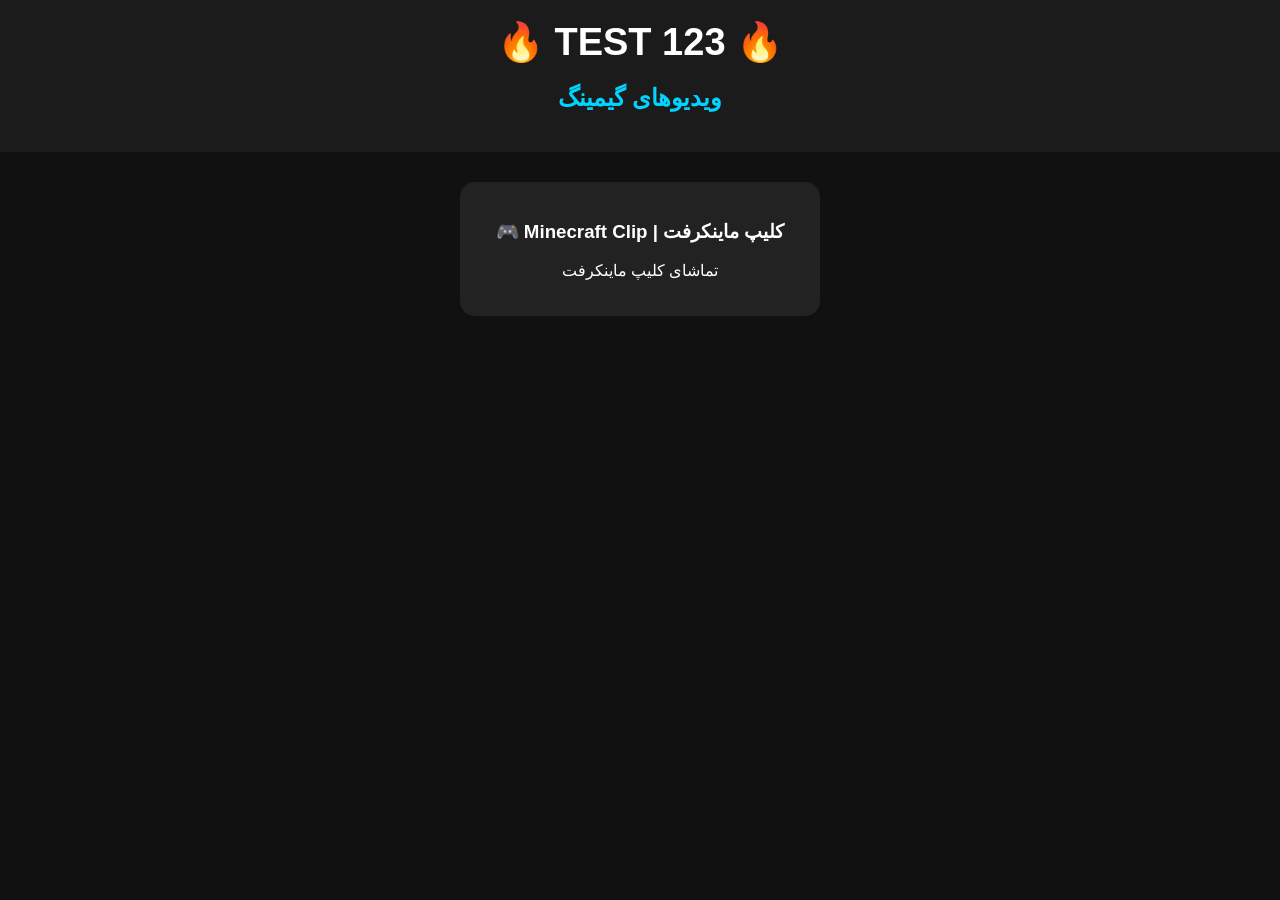
==== index.html @ 55c5b693 "Update index.html" ====
<!DOCTYPE html>
<html lang="fa">
<head>
<meta charset="UTF-8">
<meta name="viewport" content="width=device-width, initial-scale=1.0">

<title>GameView | ویدیوهای گیمینگ و ماینکرفت</title>

<meta name="description" content="GameView سایت تماشای ویدیوهای گیمینگ و ماینکرفت">

<meta name="keywords" content="GameView, Minecraft, Gaming, ویدیو, ماینکرفت">

<meta name="robots" content="index, follow">

<meta name="author" content="GameView">

<link rel="icon" type="image/png" href="logo.png">

<style>
body{
    margin:0;
    background:#111;
    color:white;
    font-family:Arial,sans-serif;
    text-align:center;
}
header{
    background:#1b1b1b;
    padding:20px;
}
h1{
    margin:0;
    font-size:38px;
}
h2{
    color:#00d4ff;
}
.card{
    background:#222;
    width:320px;
    margin:30px auto;
    padding:20px;
    border-radius:15px;
}
a{
    color:white;
    text-decoration:none;
}
a:hover{
    color:#00d4ff;
}
</style>

</head>

<body>

<header>
<h1>🔥 TEST 123 🔥</h1>
<h2>ویدیوهای گیمینگ</h2>
</header>

<div class="card">
<a href="watch.html">
<h3>🎮 Minecraft Clip | کلیپ ماینکرفت</h3>
<p>تماشای کلیپ ماینکرفت</p>
</a>
</div>

</body>
</html>
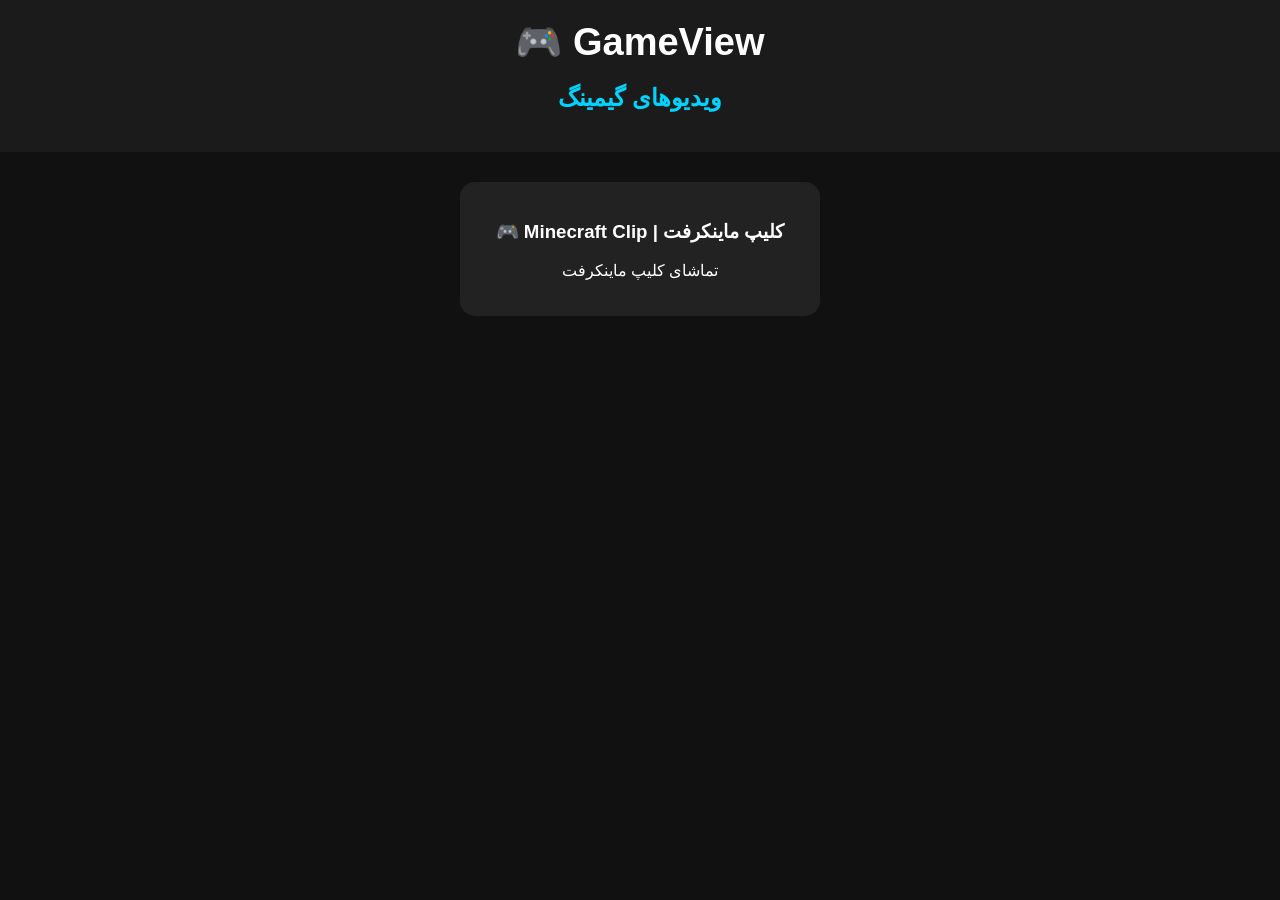
==== commit feffe0c9: "Update index.html" ====
--- a/index.html
+++ b/index.html
@@ -56,7 +56,7 @@
 <body>
 
 <header>
-<h1>🔥 TEST 123 🔥</h1>
+<h1>🎮 GameView</h1>
 <h2>ویدیوهای گیمینگ</h2>
 </header>
 
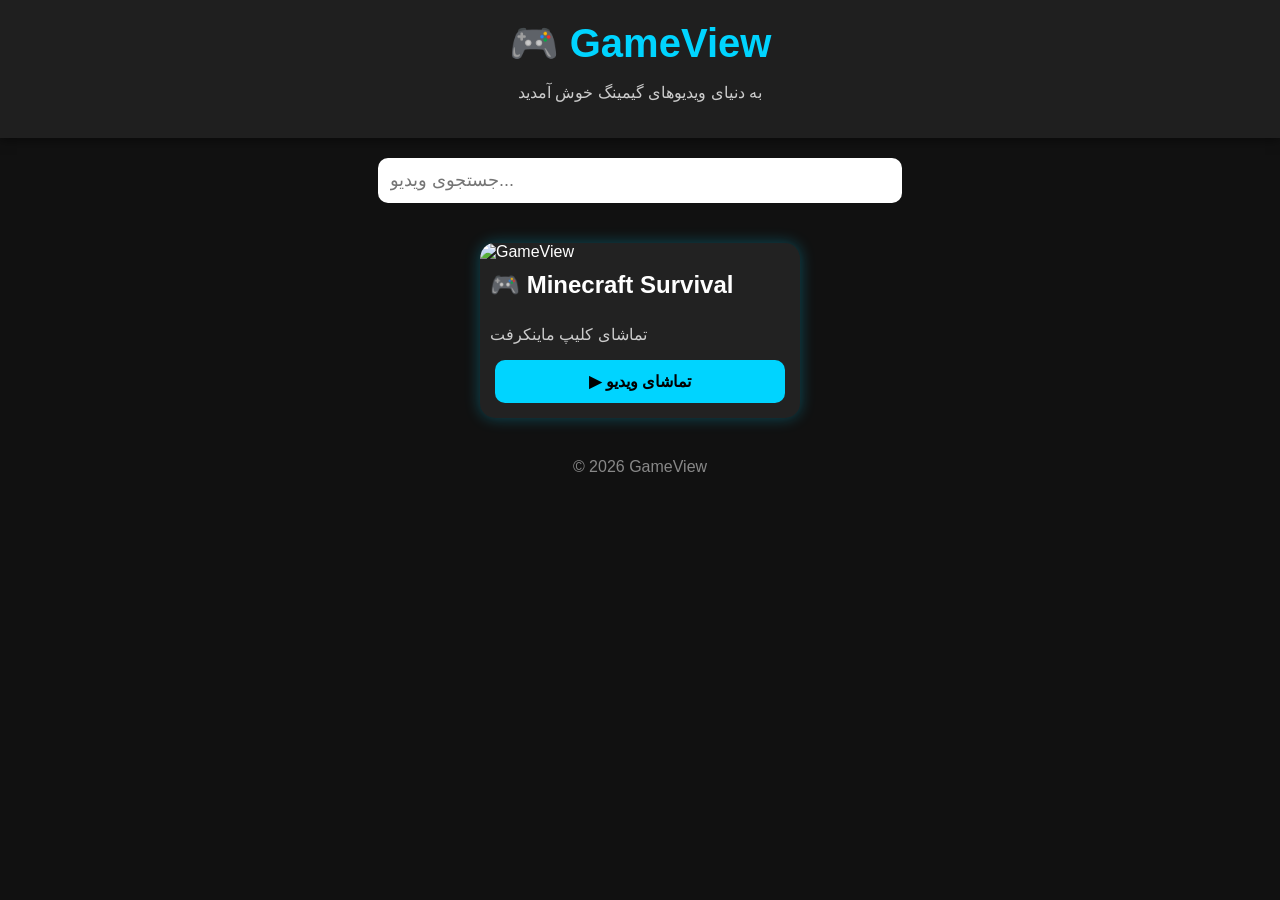
==== commit 9ab5e8da: "Update index.html" ====
--- a/index.html
+++ b/index.html
@@ -4,50 +4,102 @@
 <meta charset="UTF-8">
 <meta name="viewport" content="width=device-width, initial-scale=1.0">
 
-<title>GameView | ویدیوهای گیمینگ و ماینکرفت</title>
+<title>GameView | ویدیوهای گیمینگ</title>
 
-<meta name="description" content="GameView سایت تماشای ویدیوهای گیمینگ و ماینکرفت">
-
-<meta name="keywords" content="GameView, Minecraft, Gaming, ویدیو, ماینکرفت">
-
+<meta name="description" content="GameView سایت تماشای کلیپ‌های گیمینگ و ماینکرفت">
+<meta name="keywords" content="GameView,Minecraft,Gaming,ماینکرفت">
 <meta name="robots" content="index, follow">
-
-<meta name="author" content="GameView">
 
 <link rel="icon" type="image/png" href="logo.png">
 
 <style>
 body{
-    margin:0;
-    background:#111;
-    color:white;
-    font-family:Arial,sans-serif;
-    text-align:center;
+margin:0;
+background:#111;
+font-family:Arial,sans-serif;
+color:white;
 }
+
 header{
-    background:#1b1b1b;
-    padding:20px;
+background:#1f1f1f;
+padding:20px;
+text-align:center;
+box-shadow:0 2px 10px rgba(0,0,0,.5);
 }
+
 h1{
-    margin:0;
-    font-size:38px;
+margin:0;
+font-size:40px;
+color:#00d4ff;
 }
-h2{
-    color:#00d4ff;
+
+p{
+color:#ccc;
 }
+
+.search{
+text-align:center;
+margin:20px;
+}
+
+.search input{
+width:80%;
+max-width:500px;
+padding:12px;
+font-size:18px;
+border:none;
+border-radius:10px;
+}
+
+.container{
+display:flex;
+justify-content:center;
+padding:20px;
+}
+
 .card{
-    background:#222;
-    width:320px;
-    margin:30px auto;
-    padding:20px;
-    border-radius:15px;
+background:#222;
+width:320px;
+border-radius:15px;
+overflow:hidden;
+box-shadow:0 0 15px rgba(0,212,255,.3);
+transition:.3s;
 }
-a{
-    color:white;
-    text-decoration:none;
+
+.card:hover{
+transform:scale(1.03);
 }
-a:hover{
-    color:#00d4ff;
+
+.card img{
+width:100%;
+display:block;
+}
+
+.card h2{
+padding:10px;
+margin:0;
+}
+
+.card p{
+padding:0 10px;
+}
+
+.btn{
+display:block;
+margin:15px;
+padding:12px;
+background:#00d4ff;
+color:black;
+text-align:center;
+text-decoration:none;
+font-weight:bold;
+border-radius:10px;
+}
+
+footer{
+text-align:center;
+padding:20px;
+color:#888;
 }
 </style>
 
@@ -57,15 +109,32 @@
 
 <header>
 <h1>🎮 GameView</h1>
-<h2>ویدیوهای گیمینگ</h2>
+<p>به دنیای ویدیوهای گیمینگ خوش آمدید</p>
 </header>
 
-<div class="card">
-<a href="watch.html">
-<h3>🎮 Minecraft Clip | کلیپ ماینکرفت</h3>
-<p>تماشای کلیپ ماینکرفت</p>
-</a>
+<div class="search">
+<input type="text" placeholder="جستجوی ویدیو...">
 </div>
 
+<div class="container">
+
+<div class="card">
+
+<img src="logo.png" alt="GameView">
+
+<h2>🎮 Minecraft Survival</h2>
+
+<p>تماشای کلیپ ماینکرفت</p>
+
+<a class="btn" href="watch.html">▶ تماشای ویدیو</a>
+
+</div>
+
+</div>
+
+<footer>
+© 2026 GameView
+</footer>
+
 </body>
-</html>
+</html> 
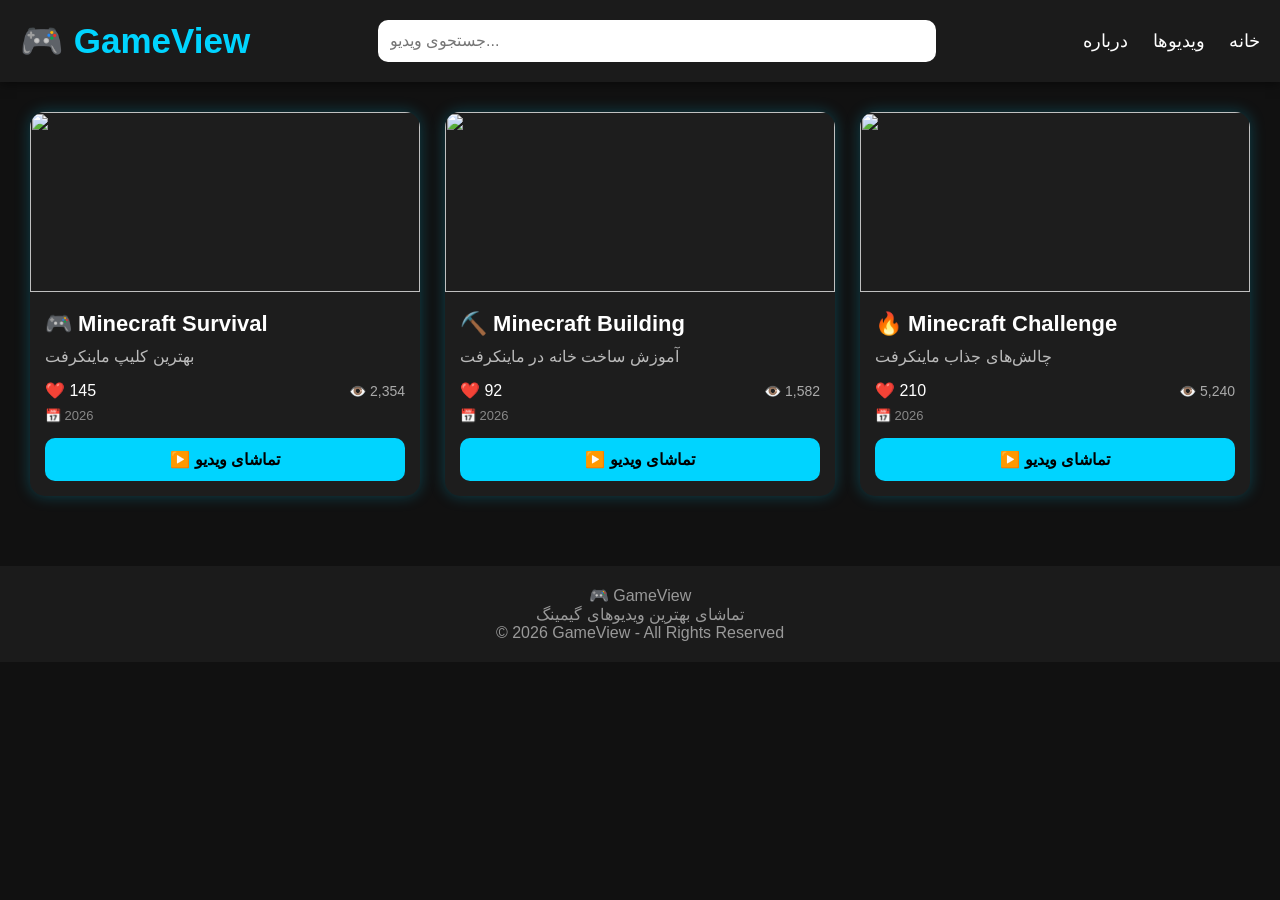
==== commit 15dbfc99: "Update index.html" ====
--- a/index.html
+++ b/index.html
@@ -1,106 +1,151 @@
 <!DOCTYPE html>
 <html lang="fa">
 <head>
+
 <meta charset="UTF-8">
 <meta name="viewport" content="width=device-width, initial-scale=1.0">
 
 <title>GameView | ویدیوهای گیمینگ</title>
 
-<meta name="description" content="GameView سایت تماشای کلیپ‌های گیمینگ و ماینکرفت">
-<meta name="keywords" content="GameView,Minecraft,Gaming,ماینکرفت">
-<meta name="robots" content="index, follow">
-
-<link rel="icon" type="image/png" href="logo.png">
+<meta name="description" content="GameView سایت تماشای ویدیوهای گیمینگ و ماینکرفت">
+
+<meta name="keywords" content="GameView, Minecraft, Gaming, Video">
+
+<meta name="robots" content="index,follow">
+
+<link rel="icon" href="logo.png">
 
 <style>
+
+*{
+margin:0;
+padding:0;
+box-sizing:border-box;
+}
+
 body{
-margin:0;
 background:#111;
 font-family:Arial,sans-serif;
 color:white;
 }
 
 header{
-background:#1f1f1f;
+background:#1b1b1b;
+padding:20px;
+display:flex;
+justify-content:space-between;
+align-items:center;
+box-shadow:0 2px 10px rgba(0,0,0,.5);
+}
+
+.logo{
+font-size:35px;
+font-weight:bold;
+color:#00d4ff;
+}
+
+.search{
+width:45%;
+}
+
+.search input{
+width:100%;
+padding:12px;
+border:none;
+border-radius:10px;
+font-size:16px;
+}
+
+.menu a{
+color:white;
+text-decoration:none;
+margin-left:20px;
+font-size:18px;
+}
+
+.menu a:hover{
+color:#00d4ff;
+}
+
+.container{
+display:grid;
+grid-template-columns:repeat(auto-fit,minmax(300px,1fr));
+gap:25px;
+padding:30px;
+}
+
+.card{
+background:#1d1d1d;
+border-radius:15px;
+overflow:hidden;
+box-shadow:0 0 15px rgba(0,212,255,.25);
+transition:.3s;
+}
+
+.card:hover{
+transform:scale(1.03);
+}
+
+.card img{
+width:100%;
+height:180px;
+object-fit:cover;
+}
+
+.card-content{
+padding:15px;
+}
+
+.card-content h2{
+font-size:22px;
+margin-bottom:10px;
+}
+
+.card-content p{
+color:#bbb;
+margin-bottom:10px;
+}.like{
+display:flex;
+justify-content:space-between;
+align-items:center;
+margin-top:15px;
+}
+
+.views{
+color:#aaa;
+font-size:14px;
+}
+
+.date{
+color:#888;
+font-size:13px;
+margin-top:8px;
+}
+
+.btn{
+display:block;
+margin-top:15px;
+background:#00d4ff;
+color:black;
+text-decoration:none;
+text-align:center;
+padding:12px;
+border-radius:10px;
+font-weight:bold;
+}
+
+.btn:hover{
+background:#00aacc;
+}
+
+footer{
+background:#1b1b1b;
 padding:20px;
 text-align:center;
-box-shadow:0 2px 10px rgba(0,0,0,.5);
-}
-
-h1{
-margin:0;
-font-size:40px;
-color:#00d4ff;
-}
-
-p{
-color:#ccc;
-}
-
-.search{
-text-align:center;
-margin:20px;
-}
-
-.search input{
-width:80%;
-max-width:500px;
-padding:12px;
-font-size:18px;
-border:none;
-border-radius:10px;
-}
-
-.container{
-display:flex;
-justify-content:center;
-padding:20px;
-}
-
-.card{
-background:#222;
-width:320px;
-border-radius:15px;
-overflow:hidden;
-box-shadow:0 0 15px rgba(0,212,255,.3);
-transition:.3s;
-}
-
-.card:hover{
-transform:scale(1.03);
-}
-
-.card img{
-width:100%;
-display:block;
-}
-
-.card h2{
-padding:10px;
-margin:0;
-}
-
-.card p{
-padding:0 10px;
-}
-
-.btn{
-display:block;
-margin:15px;
-padding:12px;
-background:#00d4ff;
-color:black;
-text-align:center;
-text-decoration:none;
-font-weight:bold;
-border-radius:10px;
-}
-
-footer{
-text-align:center;
-padding:20px;
-color:#888;
-}
+margin-top:40px;
+color:#999;
+}
+
 </style>
 
 </head>
@@ -108,33 +153,118 @@
 <body>
 
 <header>
-<h1>🎮 GameView</h1>
-<p>به دنیای ویدیوهای گیمینگ خوش آمدید</p>
-</header>
+
+<div class="logo">
+🎮 GameView
+</div>
 
 <div class="search">
 <input type="text" placeholder="جستجوی ویدیو...">
 </div>
 
+<div class="menu">
+<a href="#">خانه</a>
+<a href="#">ویدیوها</a>
+<a href="#">درباره</a>
+</div>
+
+</header>
+
 <div class="container">
 
 <div class="card">
 
-<img src="logo.png" alt="GameView">
+<img src="logo.png">
+
+<div class="card-content">
 
 <h2>🎮 Minecraft Survival</h2>
 
-<p>تماشای کلیپ ماینکرفت</p>
-
-<a class="btn" href="watch.html">▶ تماشای ویدیو</a>
+<p>بهترین کلیپ ماینکرفت</p>
+
+<div class="like">
+
+<span>❤️ 145</span>
+
+<span class="views">👁️ 2,354</span>
+
+</div>
+
+<div class="date">
+📅 2026
+</div>
+
+<a href="watch.html" class="btn">
+▶️ تماشای ویدیو
+</a>
+
+</div>
+
+</div><div class="card">
+
+<img src="logo.png">
+
+<div class="card-content">
+
+<h2>⛏️ Minecraft Building</h2>
+
+<p>آموزش ساخت خانه در ماینکرفت</p>
+
+<div class="like">
+<span>❤️ 92</span>
+<span class="views">👁️ 1,582</span>
+</div>
+
+<div class="date">
+📅 2026
+</div>
+
+<a href="watch.html" class="btn">
+▶️ تماشای ویدیو
+</a>
+
+</div>
+
+</div>
+
+<div class="card">
+
+<img src="logo.png">
+
+<div class="card-content">
+
+<h2>🔥 Minecraft Challenge</h2>
+
+<p>چالش‌های جذاب ماینکرفت</p>
+
+<div class="like">
+<span>❤️ 210</span>
+<span class="views">👁️ 5,240</span>
+</div>
+
+<div class="date">
+📅 2026
+</div>
+
+<a href="watch.html" class="btn">
+▶️ تماشای ویدیو
+</a>
+
+</div>
 
 </div>
 
 </div>
 
 <footer>
-© 2026 GameView
+
+<p>🎮 GameView</p>
+
+<p>تماشای بهترین ویدیوهای گیمینگ</p>
+
+<p>© 2026 GameView - All Rights Reserved</p>
+
 </footer>
 
 </body>
-</html> 
+</html>
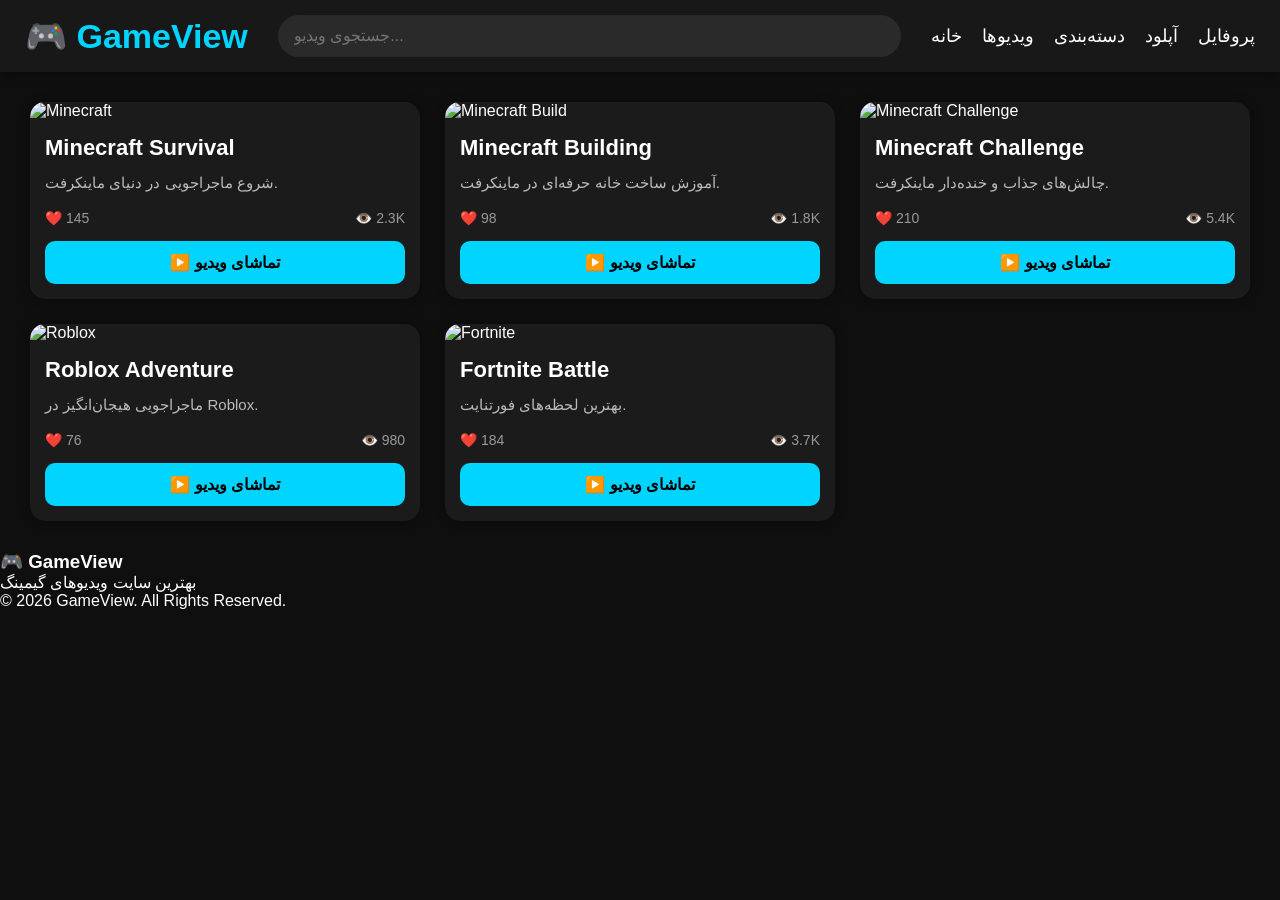
==== commit dd82602e: "Update index.html" ====
--- a/index.html
+++ b/index.html
@@ -1,5 +1,6 @@
 <!DOCTYPE html>
 <html lang="fa">
+
 <head>
 
 <meta charset="UTF-8">
@@ -7,146 +8,9 @@
 
 <title>GameView | ویدیوهای گیمینگ</title>
 
-<meta name="description" content="GameView سایت تماشای ویدیوهای گیمینگ و ماینکرفت">
+<meta name="description" content="GameView سایت تماشای ویدیوهای گیمینگ">
 
-<meta name="keywords" content="GameView, Minecraft, Gaming, Video">
-
-<meta name="robots" content="index,follow">
-
-<link rel="icon" href="logo.png">
-
-<style>
-
-*{
-margin:0;
-padding:0;
-box-sizing:border-box;
-}
-
-body{
-background:#111;
-font-family:Arial,sans-serif;
-color:white;
-}
-
-header{
-background:#1b1b1b;
-padding:20px;
-display:flex;
-justify-content:space-between;
-align-items:center;
-box-shadow:0 2px 10px rgba(0,0,0,.5);
-}
-
-.logo{
-font-size:35px;
-font-weight:bold;
-color:#00d4ff;
-}
-
-.search{
-width:45%;
-}
-
-.search input{
-width:100%;
-padding:12px;
-border:none;
-border-radius:10px;
-font-size:16px;
-}
-
-.menu a{
-color:white;
-text-decoration:none;
-margin-left:20px;
-font-size:18px;
-}
-
-.menu a:hover{
-color:#00d4ff;
-}
-
-.container{
-display:grid;
-grid-template-columns:repeat(auto-fit,minmax(300px,1fr));
-gap:25px;
-padding:30px;
-}
-
-.card{
-background:#1d1d1d;
-border-radius:15px;
-overflow:hidden;
-box-shadow:0 0 15px rgba(0,212,255,.25);
-transition:.3s;
-}
-
-.card:hover{
-transform:scale(1.03);
-}
-
-.card img{
-width:100%;
-height:180px;
-object-fit:cover;
-}
-
-.card-content{
-padding:15px;
-}
-
-.card-content h2{
-font-size:22px;
-margin-bottom:10px;
-}
-
-.card-content p{
-color:#bbb;
-margin-bottom:10px;
-}.like{
-display:flex;
-justify-content:space-between;
-align-items:center;
-margin-top:15px;
-}
-
-.views{
-color:#aaa;
-font-size:14px;
-}
-
-.date{
-color:#888;
-font-size:13px;
-margin-top:8px;
-}
-
-.btn{
-display:block;
-margin-top:15px;
-background:#00d4ff;
-color:black;
-text-decoration:none;
-text-align:center;
-padding:12px;
-border-radius:10px;
-font-weight:bold;
-}
-
-.btn:hover{
-background:#00aacc;
-}
-
-footer{
-background:#1b1b1b;
-padding:20px;
-text-align:center;
-margin-top:40px;
-color:#999;
-}
-
-</style>
+<link rel="stylesheet" href="style.css">
 
 </head>
 
@@ -162,39 +26,37 @@
 <input type="text" placeholder="جستجوی ویدیو...">
 </div>
 
-<div class="menu">
+<nav class="menu">
 <a href="#">خانه</a>
 <a href="#">ویدیوها</a>
-<a href="#">درباره</a>
-</div>
+<a href="#">دسته‌بندی</a>
+<a href="upload.html">آپلود</a>
+<a href="profile.html">پروفایل</a>
+</nav>
 
 </header>
 
-<div class="container">
+<main class="container">
 
 <div class="card">
 
-<img src="logo.png">
+<img src="thumbnail1.jpg" alt="Minecraft">
 
 <div class="card-content">
 
-<h2>🎮 Minecraft Survival</h2>
+<h2>Minecraft Survival</h2>
 
-<p>بهترین کلیپ ماینکرفت</p>
+<p>شروع ماجراجویی در دنیای ماینکرفت.</p>
 
-<div class="like">
+<div class="info">
 
-<span>❤️ 145</span>
+<span class="like-btn" data-likes="145">❤️ 145</span>
 
-<span class="views">👁️ 2,354</span>
+<span>👁️ 2.3K</span>
 
 </div>
 
-<div class="date">
-📅 2026
-</div>
-
-<a href="watch.html" class="btn">
+<a class="btn" href="watch.html">
 ▶️ تماشای ویدیو
 </a>
 
@@ -202,24 +64,23 @@
 
 </div><div class="card">
 
-<img src="logo.png">
+<img src="thumbnail2.jpg" alt="Minecraft Build">
 
 <div class="card-content">
 
-<h2>⛏️ Minecraft Building</h2>
+<h2>Minecraft Building</h2>
 
-<p>آموزش ساخت خانه در ماینکرفت</p>
+<p>آموزش ساخت خانه حرفه‌ای در ماینکرفت.</p>
 
-<div class="like">
-<span>❤️ 92</span>
-<span class="views">👁️ 1,582</span>
+<div class="info">
+
+<span class="like-btn" data-likes="98">❤️ 98</span>
+
+<span>👁️ 1.8K</span>
+
 </div>
 
-<div class="date">
-📅 2026
-</div>
-
-<a href="watch.html" class="btn">
+<a class="btn" href="watch.html">
 ▶️ تماشای ویدیو
 </a>
 
@@ -229,24 +90,47 @@
 
 <div class="card">
 
-<img src="logo.png">
+<img src="thumbnail3.jpg" alt="Minecraft Challenge">
 
 <div class="card-content">
 
-<h2>🔥 Minecraft Challenge</h2>
+<h2>Minecraft Challenge</h2>
 
-<p>چالش‌های جذاب ماینکرفت</p>
+<p>چالش‌های جذاب و خنده‌دار ماینکرفت.</p>
 
-<div class="like">
-<span>❤️ 210</span>
-<span class="views">👁️ 5,240</span>
+<div class="info">
+
+<span class="like-btn" data-likes="210">❤️ 210</span>
+
+<span>👁️ 5.4K</span>
+
 </div>
 
-<div class="date">
-📅 2026
+<a class="btn" href="watch.html">
+▶️ تماشای ویدیو
+</a>
+
 </div>
 
-<a href="watch.html" class="btn">
+</div><div class="card">
+
+<img src="thumbnail1.jpg" alt="Roblox">
+
+<div class="card-content">
+
+<h2>Roblox Adventure</h2>
+
+<p>ماجراجویی هیجان‌انگیز در Roblox.</p>
+
+<div class="info">
+
+<span class="like-btn" data-likes="76">❤️ 76</span>
+
+<span>👁️ 980</span>
+
+</div>
+
+<a class="btn" href="watch.html">
 ▶️ تماشای ویدیو
 </a>
 
@@ -254,17 +138,44 @@
 
 </div>
 
+<div class="card">
+
+<img src="thumbnail2.jpg" alt="Fortnite">
+
+<div class="card-content">
+
+<h2>Fortnite Battle</h2>
+
+<p>بهترین لحظه‌های فورتنایت.</p>
+
+<div class="info">
+
+<span class="like-btn" data-likes="184">❤️ 184</span>
+
+<span>👁️ 3.7K</span>
+
 </div>
+
+<a class="btn" href="watch.html">
+▶️ تماشای ویدیو
+</a>
+
+</div>
+
+</div>
+
+</main>
 
 <footer>
 
-<p>🎮 GameView</p>
+<h3>🎮 GameView</h3>
 
-<p>تماشای بهترین ویدیوهای گیمینگ</p>
+<p>بهترین سایت ویدیوهای گیمینگ</p>
 
-<p>© 2026 GameView - All Rights Reserved</p>
+<p>© 2026 GameView. All Rights Reserved.</p></footer>
 
-</footer>
+<script src="script.js"></script>
 
 </body>
-</html>
+
+  </html>
--- a/style.css
+++ b/style.css
@@ -0,0 +1,235 @@
+/* ===== GameView Professional CSS ===== */
+
+*{
+margin:0;
+padding:0;
+box-sizing:border-box;
+}
+
+body{
+font-family:Arial,sans-serif;
+background:#0f0f0f;
+color:white;
+}
+
+header{
+position:sticky;
+top:0;
+background:#181818;
+display:flex;
+justify-content:space-between;
+align-items:center;
+padding:15px 25px;
+box-shadow:0 2px 10px rgba(0,0,0,.5);
+z-index:1000;
+}
+
+.logo{
+font-size:34px;
+font-weight:bold;
+color:#00d4ff;
+}
+
+.search{
+flex:1;
+margin:0 30px;
+}
+
+.search input{
+width:100%;
+padding:12px 16px;
+border:none;
+border-radius:25px;
+background:#2a2a2a;
+color:white;
+font-size:16px;
+outline:none;
+}
+
+.search input:focus{
+box-shadow:0 0 10px #00d4ff;
+}
+
+.menu{
+display:flex;
+gap:20px;
+}
+
+.menu a{
+color:white;
+text-decoration:none;
+font-size:18px;
+transition:.3s;
+}
+
+.menu a:hover{
+color:#00d4ff;
+}
+
+.container{
+max-width:1400px;
+margin:auto;
+padding:30px;
+display:grid;
+grid-template-columns:repeat(auto-fit,minmax(300px,1fr));
+gap:25px;.card{
+background:#1b1b1b;
+border-radius:15px;
+overflow:hidden;
+transition:.3s;
+box-shadow:0 0 12px rgba(0,0,0,.4);
+}
+
+.card:hover{
+transform:translateY(-6px);
+box-shadow:0 0 20px rgba(0,212,255,.5);
+}
+
+.card img{
+width:100%;
+height:190px;
+object-fit:cover;
+}
+
+.card-content{
+padding:15px;
+}
+
+.card-content h2{
+font-size:22px;
+margin-bottom:10px;
+}
+
+.card-content p{
+color:#bbbbbb;
+font-size:15px;
+line-height:1.6;
+margin-bottom:15px;
+}
+
+.info{
+display:flex;
+justify-content:space-between;
+color:#999;
+font-size:14px;
+margin-bottom:15px;
+}
+
+.btn{
+display:block;
+text-align:center;
+background:#00d4ff;
+color:#000;
+padding:12px;
+border-radius:10px;
+text-decoration:none;
+font-weight:bold;
+transition:.3s;
+}
+
+.btn:hover{
+background:#00b5d9;
+transform:scale(1.03);
+}
+
+footer{
+margin-top:40px;
+padding:30px;
+text-align:center;
+background:#181818;
+color:#888;
+font-size:15px;
+  }
+}.sidebar{
+width:240px;
+background:#181818;
+padding:20px;
+border-radius:15px;
+}
+
+.sidebar a{
+display:block;
+color:white;
+text-decoration:none;
+padding:12px;
+margin-bottom:10px;
+border-radius:10px;
+transition:.3s;
+}
+
+.sidebar a:hover{
+background:#00d4ff;
+color:black;
+}
+
+.video-player{
+width:100%;
+border-radius:15px;
+background:black;
+}
+
+.profile{
+display:flex;
+align-items:center;
+gap:12px;
+margin-top:20px;
+}
+
+.profile img{
+width:50px;
+height:50px;
+border-radius:50%;
+}
+
+.profile h3{
+font-size:18px;
+}
+
+@media(max-width:900px){
+
+header{
+flex-direction:column;
+gap:15px;
+}
+
+.search{
+width:100%;
+margin:0;
+}
+
+.menu{
+flex-wrap:wrap;
+justify-content:center;
+}
+
+.container{
+grid-template-columns:1fr;
+padding:15px;
+}
+
+.logo{
+font-size:28px;
+}
+
+.card img{
+height:200px;
+}
+
+}
+
+::-webkit-scrollbar{
+width:10px;
+}
+
+::-webkit-scrollbar-track{
+background:#111;
+}
+
+::-webkit-scrollbar-thumb{
+background:#00d4ff;
+border-radius:20px;
+}
+
+::-webkit-scrollbar-thumb:hover{
+background:#00aacc;
+}
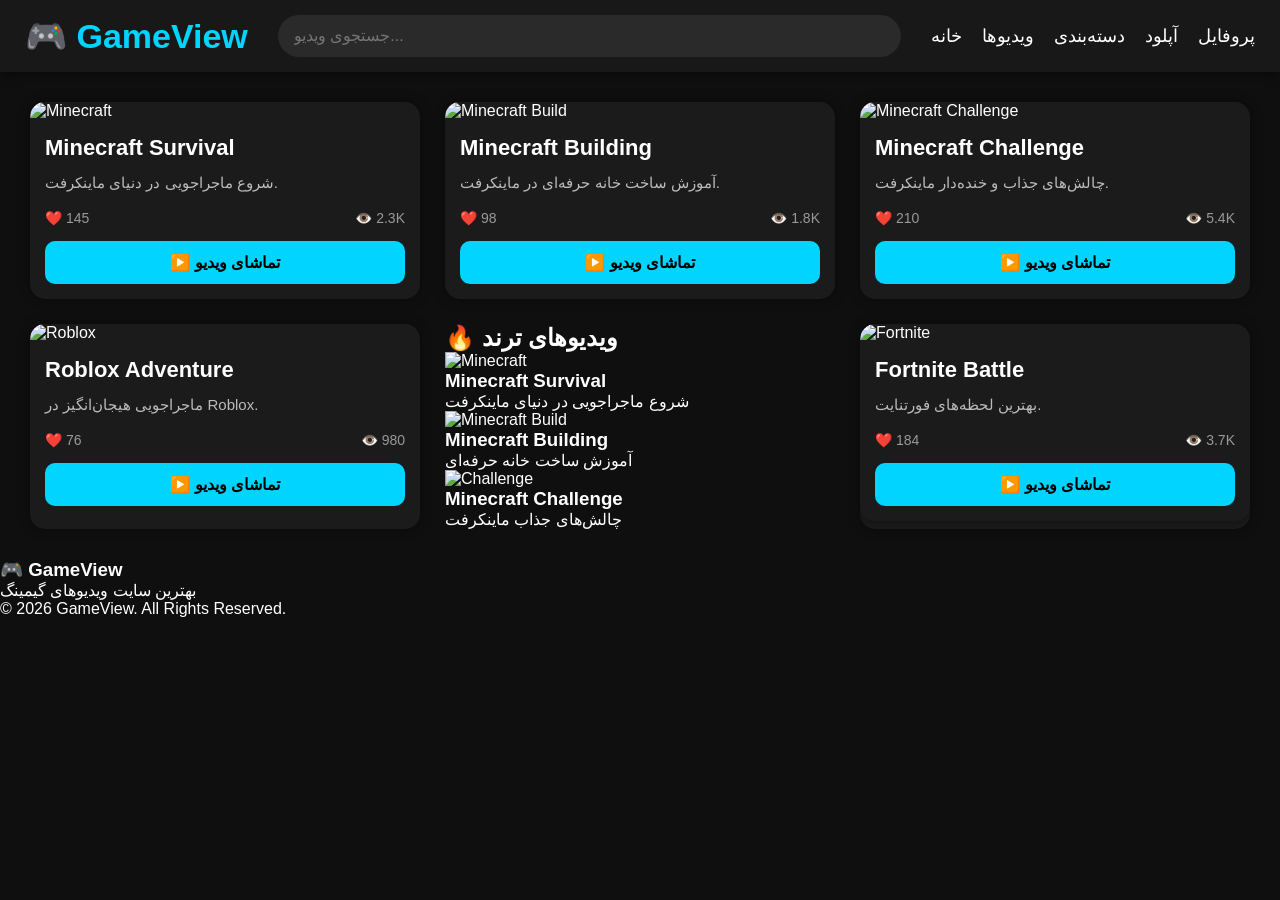
==== commit 38fcf89c: "Update index.html" ====
--- a/index.html
+++ b/index.html
@@ -137,7 +137,31 @@
 </div>
 
 </div>
-
+</div>
+
+<section class="trending">
+    <h2>🔥 ویدیوهای ترند</h2>
+
+    <div class="trend-card">
+        <img src="thumbnail1.jpg" alt="Minecraft">
+        <h3>Minecraft Survival</h3>
+        <p>شروع ماجراجویی در دنیای ماینکرفت</p>
+    </div>
+
+    <div class="trend-card">
+        <img src="thumbnail2.jpg" alt="Minecraft Build">
+        <h3>Minecraft Building</h3>
+        <p>آموزش ساخت خانه حرفه‌ای</p>
+    </div>
+
+    <div class="trend-card">
+        <img src="thumbnail3.jpg" alt="Challenge">
+        <h3>Minecraft Challenge</h3>
+        <p>چالش‌های جذاب ماینکرفت</p>
+    </div>
+</section>
+
+<div class="card">
 <div class="card">
 
 <img src="thumbnail2.jpg" alt="Fortnite">
--- a/style.css
+++ b/style.css
@@ -232,4 +232,99 @@
 
 ::-webkit-scrollbar-thumb:hover{
 background:#00aacc;
-}
+}/* ===== Hero Banner ===== */
+
+.hero{
+height:400px;
+background:linear-gradient(rgba(0,0,0,.5),rgba(0,0,0,.7)),
+url("thumbnail1.jpg");
+background-size:cover;
+background-position:center;
+border-radius:20px;
+margin:30px;
+display:flex;
+align-items:center;
+padding:40px;
+}
+
+.hero-content h1{
+font-size:48px;
+margin-bottom:15px;
+}
+
+.hero-content p{
+font-size:20px;
+color:#ddd;
+margin-bottom:20px;
+}
+
+.hero-btn{
+display:inline-block;
+padding:14px 28px;
+background:#00d4ff;
+color:#000;
+text-decoration:none;
+border-radius:12px;
+font-weight:bold;
+transition:.3s;
+}
+
+.hero-btn:hover{
+transform:scale(1.05);
+}<section class="hero">
+
+<div class="hero-content">
+
+<h1>🎮 به GameView خوش آمدید</h1>
+
+<p>
+بهترین ویدیوهای ماینکرفت، روبلاکس، فورتنایت و بازی‌های دیگر را تماشا کن.
+</p>
+
+<a href="watch.html" class="hero-btn">
+▶️ تماشای جدیدترین ویدیو
+</a>
+
+</div>
+
+</section>// ===== Hero Banner Animation =====
+
+document.addEventListener("DOMContentLoaded", () => {
+
+    const hero = document.querySelector(".hero");
+
+    if (hero) {
+
+        hero.animate(
+            [
+                { opacity: 0, transform: "translateY(-40px)" },
+                { opacity: 1, transform: "translateY(0px)" }
+            ],
+            {
+                duration: 1000,
+                easing: "ease-out"
+            }
+        );
+
+    }
+
+});// ===== Trending Videos Animation =====
+
+document.addEventListener("DOMContentLoaded", () => {
+
+    const trendCards = document.querySelectorAll(".trend-card");
+
+    trendCards.forEach((card, index) => {
+
+        card.style.opacity = "0";
+
+        setTimeout(() => {
+
+            card.style.transition = "0.5s";
+            card.style.opacity = "1";
+
+        }, index * 200);
+
+    });
+
+});
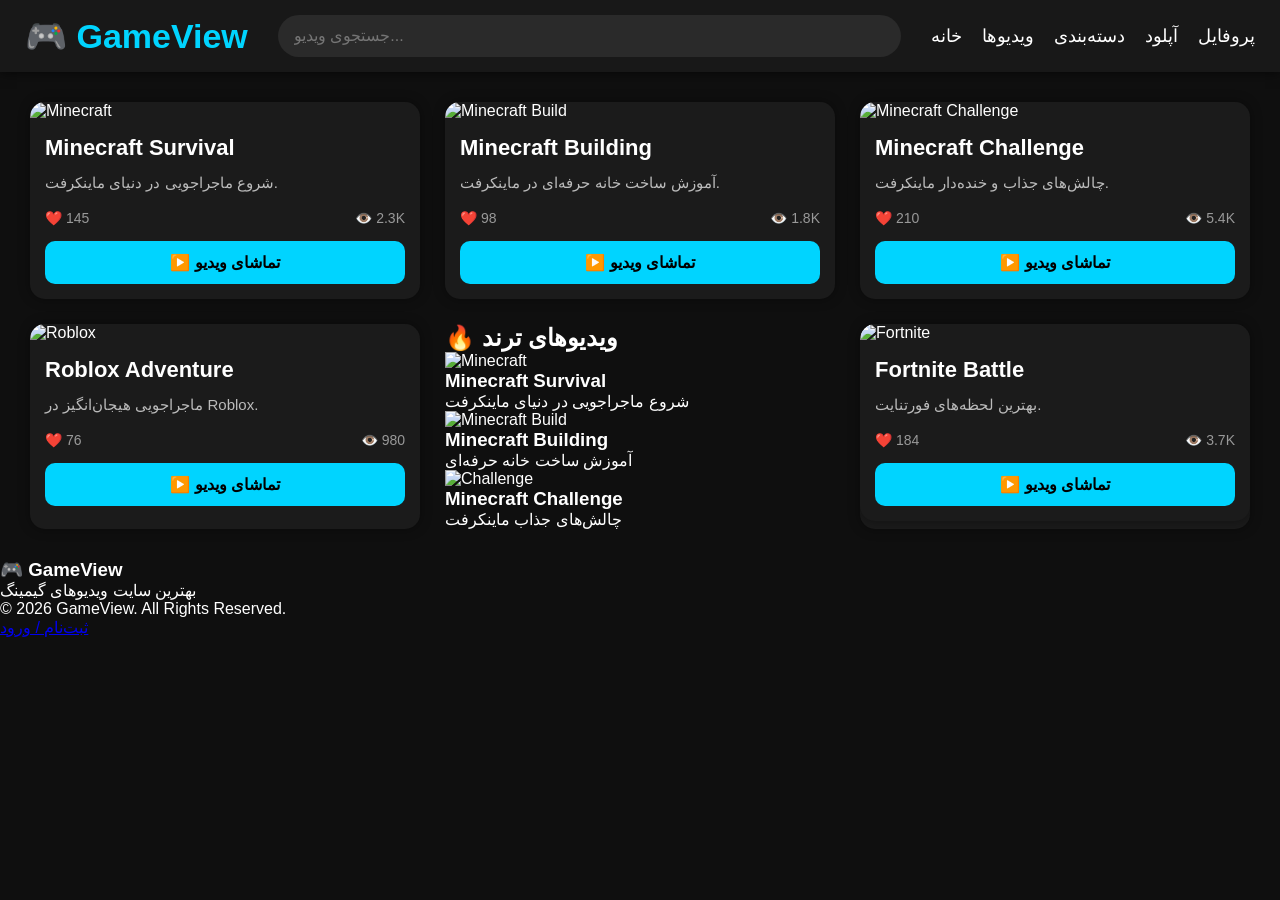
==== commit 9008f882: "Update index.html" ====
--- a/index.html
+++ b/index.html
@@ -201,5 +201,8 @@
 <script src="script.js"></script>
 
 </body>
-
+<a href="signup.html" class="signup-btn">ثبت‌نام / ورود</a>
+
+</body>
+</html>
   </html>
